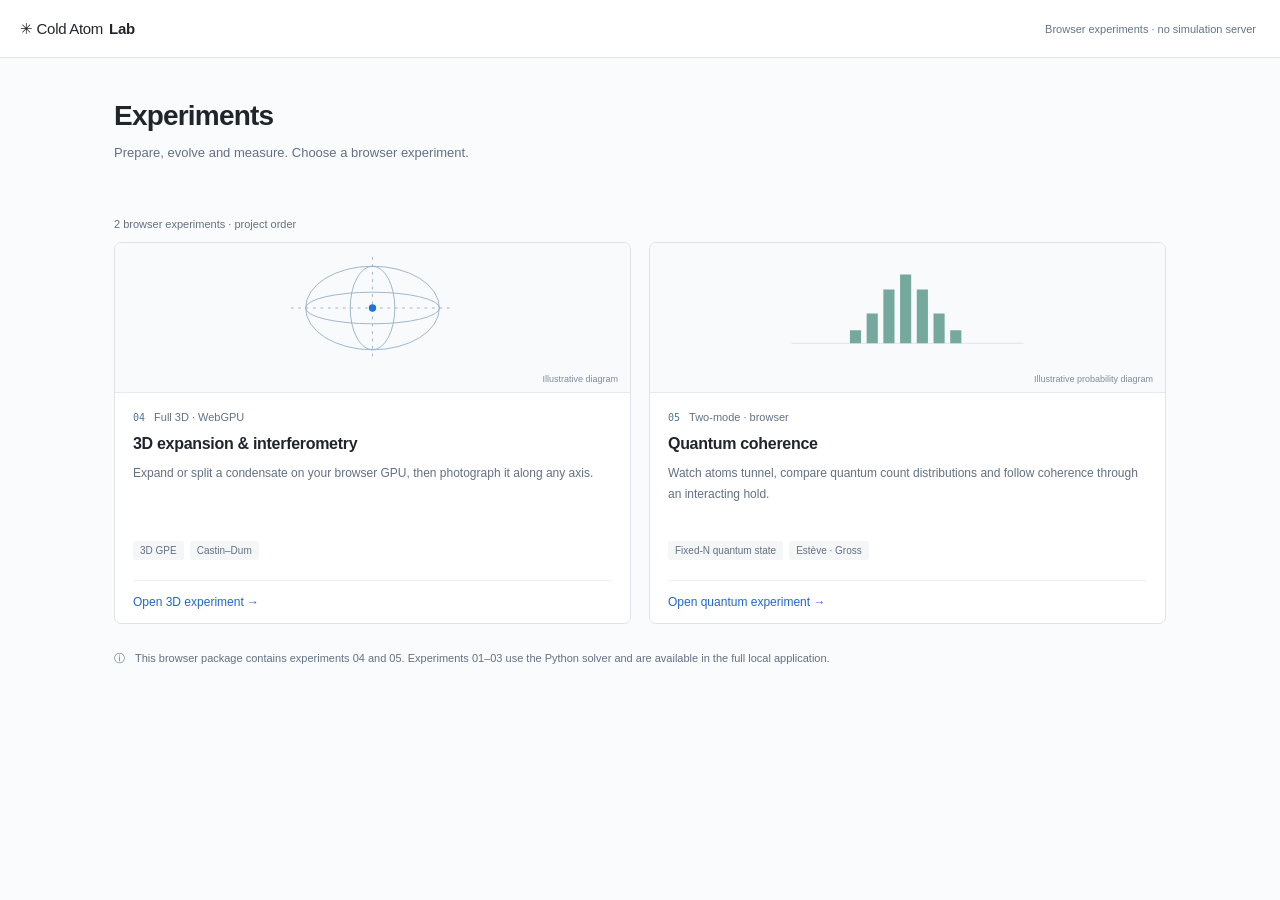
==== coldatomlab/web/browser-home.html @ 501709d4 "Return experiment logos to the library and keep navigation in one tab" ====
<!doctype html>
<html lang="en">
  <head>
    <meta charset="utf-8"><meta name="viewport" content="width=device-width,initial-scale=1">
    <title>Experiments · Cold Atom Lab</title>
    <link rel="stylesheet" href="style.css"><link rel="stylesheet" href="dashboard.css">
    <style>
      .weblab.browser-home main {margin:58px auto 0;max-width:1100px;padding:40px 24px}
      .browser-home .app-header {justify-content:space-between}
      .browser-home .app-header small {color:#637588;font-size:11px}
      .browser-home .experiment-cards {grid-template-columns:repeat(2,minmax(0,1fr))}
      .browser-home .experiment-card {display:block}
      .browser-home .card-diagram {display:block;height:150px;border-right:0;border-bottom:1px solid #e6eaf0}
      .browser-home .library-note {margin-top:24px}
      .browser-home .open-experiment-link {display:block;padding:14px 0;border-top:1px solid #edf0f4;font-size:12px;text-decoration:none}
      @media(max-width:650px){.weblab.browser-home main{padding:28px 16px}.browser-home .experiment-cards{grid-template-columns:1fr}.browser-home .app-header small{display:none}}
    </style>
  </head>
  <body class="weblab browser-home">
    <header class="app-header"><a class="wordmark" href="./#experiments" aria-label="Cold Atom Lab home">✳ Cold Atom <b>Lab</b></a><small>Browser experiments · no simulation server</small></header>
    <main id="experiments">
      <div class="library-heading"><div><h1>Experiments</h1><p>Prepare, evolve and measure. Choose a browser experiment.</p></div></div>
      <p class="library-count">2 browser experiments · project order</p>
      <div class="experiment-cards">
        <article class="experiment-card">
          <div class="card-diagram" aria-hidden="true"><svg viewBox="0 0 320 140"><g fill="none" stroke="#9ab3cc"><ellipse cx="160" cy="70" rx="72" ry="45"/><ellipse cx="160" cy="70" rx="72" ry="17"/><ellipse cx="160" cy="70" rx="24" ry="45"/><path d="M160 15v110M72 70h176" stroke-dasharray="3 5"/></g><circle cx="160" cy="70" r="4" fill="#2373d7"/></svg><span>Illustrative diagram</span></div>
          <div class="card-copy"><div class="card-category">04 <span>Full 3D · WebGPU</span></div><h2>3D expansion &amp; interferometry</h2><p>Expand or split a condensate on your browser GPU, then photograph it along any axis.</p><div class="card-tags"><span>3D GPE</span><span>Castin–Dum</span></div><a class="open-experiment-link" href="gpu.html">Open 3D experiment →</a></div>
        </article>
        <article class="experiment-card">
          <div class="card-diagram" aria-hidden="true"><svg viewBox="0 0 320 140"><path d="M35 108h250" stroke="#dce4ed"/><g fill="#76a99d"><path d="M98 108V94h12v14zM116 108V76h12v32zM134 108V50h12v58zM152 108V34h12v74zM170 108V50h12v58zM188 108V76h12v32zM206 108V94h12v14z"/></g></svg><span>Illustrative probability diagram</span></div>
          <div class="card-copy"><div class="card-category">05 <span>Two-mode · browser</span></div><h2>Quantum coherence</h2><p>Watch atoms tunnel, compare quantum count distributions and follow coherence through an interacting hold.</p><div class="card-tags"><span>Fixed-N quantum state</span><span>Estève · Gross</span></div><a class="open-experiment-link" href="quantum.html">Open quantum experiment →</a></div>
        </article>
      </div>
      <div class="library-note"><span aria-hidden="true">ⓘ</span><p>This browser package contains experiments 04 and 05. Experiments 01–03 use the Python solver and are available in the full local application.</p></div>
    </main>
  </body>
</html>
---- coldatomlab/web/style.css ----
@charset "UTF-8";
:root {
  --bg: #101717;
  --panel: #172020;
  --line: #334140;
  --text: #e8ece7;
  --muted: #a0b0aa;
  --green: #c3e2a0;
  --paper: #e8eade;
  --ink: #20302a;
  --orange: #e3ae76;
  --cyan: #8dbfcb;
}

.sequence-timeline {
  margin: 0 24px 18px;
}
.timeline-heading {
  display: flex;
  justify-content: space-between;
  gap: 10px;
  font:
    11px Consolas,
    monospace;
  color: var(--green);
}
.stages {
  padding: 0;
  margin: 15px 0 8px;
  list-style: none;
  display: grid;
  grid-template-columns: repeat(3, 1fr);
  gap: 8px;
}
.stages li {
  color: var(--muted);
  font-size: 12px;
  padding: 8px 0;
  border-bottom: 2px solid var(--line);
}
.stages li.active {
  color: var(--green);
  border-color: var(--green);
}
.stages small {
  display: block;
  margin-top: 6px;
  font:
    10px Consolas,
    monospace;
}
.sequence-timeline progress {
  width: 100%;
  height: 5px;
  accent-color: var(--green);
  display: block;
}
.sequence-timeline p {
  font:
    10px Consolas,
    monospace;
  color: var(--muted);
  margin: 9px 0 0;
}
.overlay-toggle {
  display: flex;
  align-items: center;
  gap: 8px;
  padding: 12px 22px 0;
  font:
    10px Consolas,
    monospace;
  color: var(--orange);
}
.overlay-toggle input {
  accent-color: var(--orange);
}
#sequence-controls .pair {
  margin-top: 14px;
}
.measurement-actions {
  display: flex;
  flex-wrap: wrap;
  align-items: center;
  gap: 8px;
}
.measurement-actions button {
  font-size: 11px;
}
.readouts {
  display: grid;
  grid-template-columns: repeat(4, 1fr);
  gap: 18px;
  padding: 18px 0;
  border-top: 1px solid var(--line);
}
.readouts span {
  display: block;
  font:
    9px Consolas,
    monospace;
  color: var(--muted);
  margin-bottom: 10px;
}
.readouts strong {
  font:
    18px Consolas,
    monospace;
}
.diagnostic-note {
  color: var(--muted);
  font-size: 11px;
  line-height: 1.7;
  margin: 0 0 22px;
}
.sequence-plots {
  margin-top: 26px;
}
.comparison {
  margin: 20px 0 28px;
  border-left: 2px solid var(--orange);
  padding-left: 18px;
}
.comparison > p {
  font-size: 12px;
  line-height: 1.7;
  color: var(--orange);
}
.table-scroll {
  overflow-x: auto;
}
.comparison table {
  border-collapse: collapse;
  width: 100%;
  font-size: 12px;
  font-variant-numeric: tabular-nums;
}
.comparison td,
.comparison th {
  text-align: right;
  padding: 9px 12px;
  border-bottom: 1px solid var(--line);
}
.comparison td:first-child,
.comparison th:first-child {
  text-align: left;
  padding-left: 0;
}
.comparison th {
  color: var(--muted);
  font-weight: 400;
}
.comparison details {
  margin: 18px 0;
  font-size: 12px;
  color: var(--muted);
}
.comparison pre {
  white-space: pre-wrap;
  overflow-wrap: anywhere;
  line-height: 1.7;
  font-size: 11px;
}
.comparison summary {
  cursor: pointer;
}
@media (max-width: 760px) {
  .readouts {
    grid-template-columns: 1fr 1fr;
  }
  .measurements > .panel-heading {
    align-items: flex-start;
    flex-direction: column;
  }
  .sequence-timeline {
    margin: 0 14px 18px;
  }
  .timeline-heading {
    font-size: 10px;
    flex-wrap: wrap;
  }
  .overlay-toggle {
    padding-left: 14px;
    font-size: 8px;
  }
  .comparison {
    padding-left: 10px;
  }
  .comparison td,
  .comparison th {
    padding: 8px 5px;
    font-size: 10px;
  }
}
* {
  box-sizing: border-box;
}
body {
  margin: 0;
  background: var(--bg);
  color: var(--text);
  font-family: "Segoe UI", sans-serif;
  font-size: 14px;
}
button,
input,
select {
  font: inherit;
}
button,
a,
input,
select,
summary {
  -webkit-tap-highlight-color: transparent;
}
button {
  cursor: pointer;
  border: 1px solid var(--line);
  background: transparent;
  color: inherit;
  padding: 10px 15px;
  border-radius: 4px;
  transition: background 0.15s;
}
button:hover:not(:disabled) {
  background: #ffffff0c;
}
button:disabled {
  opacity: 0.4;
  cursor: default;
}
button:focus-visible,
a:focus-visible,
summary:focus-visible {
  outline: 2px solid var(--green);
  outline-offset: 4px;
}
input:focus-visible,
select:focus-visible {
  outline: 2px solid #51753b;
  outline-offset: 2px;
}
a {
  color: inherit;
  text-decoration: none;
}
header {
  height: 82px;
  border-bottom: 1px solid var(--line);
  display: flex;
  align-items: center;
  justify-content: space-between;
  padding: 0 4.5vw;
}
.wordmark {
  font-size: 16px;
  letter-spacing: 2px;
  display: flex;
  align-items: center;
  gap: 9px;
}
.wordmark b {
  font-weight: 400;
  color: var(--green);
}
.atom-mark {
  font-size: 32px;
  line-height: 1;
  color: var(--green);
  margin-right: 5px;
}
.header-note,
.connection,
.eyebrow,
footer,
.field-meta,
.field-legend,
.metrics > div > span,
.measurement-foot {
  font-family: Consolas, "Courier New", monospace;
  font-size: 11px;
  letter-spacing: 1.2px;
}
.header-note {
  color: var(--muted);
}
.connection {
  color: var(--green);
  letter-spacing: 0;
}
.connection:before {
  content: "";
  display: inline-block;
  width: 6px;
  height: 6px;
  border-radius: 50%;
  background: currentColor;
  margin-right: 9px;
}
main {
  max-width: 1600px;
  margin: auto;
  padding: 0 4.5vw;
}
.intro {
  display: flex;
  align-items: center;
  justify-content: space-between;
  margin: 44px 0 35px;
}
.eyebrow {
  color: var(--muted);
  font-size: 10px;
  margin: 0 0 13px;
  letter-spacing: 1.8px;
}
h1 {
  font-family: Georgia, "Times New Roman", serif;
  font-size: clamp(38px, 4vw, 62px);
  font-weight: 400;
  letter-spacing: -2px;
  margin: 0 0 10px;
  line-height: 1.07;
}
h1 span {
  color: var(--green);
}
.subtitle {
  color: var(--muted);
  margin: 12px 0 0;
  font-size: 14px;
}
.quiet {
  border: none;
  color: var(--muted);
  padding-right: 0;
  font-size: 12px;
}
.workspace {
  display: grid;
  grid-template-columns: minmax(0, 1fr) 310px;
  gap: 24px;
}
.observation {
  min-width: 0;
  border: 1px solid var(--line);
  background: var(--panel);
  border-radius: 6px;
  overflow: hidden;
}
.panel-heading {
  display: flex;
  justify-content: space-between;
  align-items: center;
  gap: 12px;
  padding: 24px 26px 18px;
}
.panel-heading .eyebrow {
  display: block;
  margin-bottom: 7px;
}
h2 {
  font-size: 18px;
  font-weight: 500;
  margin: 0;
  letter-spacing: -0.3px;
}
.view-switch {
  display: flex;
  border: 1px solid var(--line);
  padding: 3px;
  border-radius: 5px;
  gap: 2px;
}
.view-switch button {
  border: none;
  font-size: 12px;
  padding: 7px 13px;
  color: var(--muted);
}
.view-switch .selected {
  background: #33413a;
  color: var(--green);
}
.field-wrap {
  position: relative;
  background: #0c1316;
  margin: 0 14px;
  border: 1px solid #253332;
  border-radius: 4px;
  overflow: hidden;
}
#field {
  display: block;
  width: 100%;
  aspect-ratio: 720/480;
  height: auto;
}
.field-meta {
  position: absolute;
  top: 16px;
  left: 19px;
  right: 19px;
  display: flex;
  justify-content: space-between;
  color: #b2c5bb;
  font-size: 10px;
  pointer-events: none;
}
.field-legend {
  position: absolute;
  bottom: 15px;
  right: 22px;
  width: 150px;
  letter-spacing: 0.2px;
  font-size: 9px;
  color: #c1ccc6;
  pointer-events: none;
}
#colorbar {
  height: 6px;
  margin: 8px 0 5px;
  background: linear-gradient(
    90deg,
    #0c1316,
    #1e5360,
    #78b8a5,
    #e5d489,
    #fff3c4
  );
}
.legend-limits {
  display: flex;
  justify-content: space-between;
  font-size: 10px;
}
.transport {
  display: flex;
  align-items: center;
  justify-content: space-between;
  padding: 17px 22px;
  gap: 10px;
}
.status {
  font-family: Consolas, monospace;
  font-size: 12px;
  color: var(--muted);
}
.status:before {
  content: "";
  display: inline-block;
  border-radius: 50%;
  background: var(--green);
  width: 5px;
  height: 5px;
  margin-right: 9px;
}
.transport-buttons {
  display: flex;
  gap: 7px;
}
.transport button {
  font-size: 12px;
  padding: 9px 12px;
}
.primary {
  background: var(--green);
  border-color: var(--green);
  color: #233222;
  min-width: 80px;
}
.primary:hover:not(:disabled) {
  background: #d4edba;
}
.metrics {
  display: grid;
  grid-template-columns: repeat(4, 1fr);
  border-top: 1px solid var(--line);
  padding: 20px 24px;
  gap: 12px;
}
.metrics > div > span {
  font-size: 9px;
  letter-spacing: 1px;
  color: var(--muted);
  display: block;
  margin-bottom: 9px;
}
.metrics strong {
  font:
    22px Consolas,
    monospace;
  font-weight: 400;
}
.metrics small {
  font-size: 12px;
  color: var(--muted);
}
.controls {
  background: var(--paper);
  color: var(--ink);
  border-radius: 6px;
  padding: 26px 24px;
  align-self: start;
}
.controls > .eyebrow {
  color: #586451;
}
.controls h2 {
  font-family: Georgia, serif;
  font-size: 24px;
  line-height: 1.2;
  margin: 2px 0 26px;
}
fieldset {
  border: 0;
  padding: 0;
  margin: 0;
  min-width: 0;
}
.field-label {
  display: block;
  font-size: 12px;
  font-weight: 600;
  margin: 16px 0 8px;
}
select,
input[type="number"] {
  width: 100%;
  border: 1px solid #b2bbaa;
  border-radius: 4px;
  background: #f6f7ef;
  color: var(--ink);
  padding: 10px;
  font-size: 12px;
  min-height: 39px;
}
select {
  padding-right: 20px;
}
.experiment-note {
  font-size: 12px;
  line-height: 1.65;
  color: #52604e;
  margin: 12px 0 24px;
}
.range-label {
  display: flex;
  justify-content: space-between;
  font-size: 12px;
  font-weight: 600;
  margin-top: 20px;
}
.range-label output {
  font:
    12px Consolas,
    monospace;
  color: #405438;
}
input[type="range"] {
  width: 100%;
  accent-color: #4b6842;
  height: 23px;
  margin: 10px 0 0;
  cursor: pointer;
}
.hint {
  font-size: 10px;
  line-height: 1.6;
  color: #5c6657;
  margin: 4px 0 18px;
}
.pair {
  display: grid;
  grid-template-columns: 1fr 1fr;
  gap: 12px;
}
.pair label {
  font-size: 11px;
  line-height: 1.6;
}
.pair input,
.pair select {
  margin-top: 6px;
}
.phase-presets {
  display: flex;
  gap: 8px;
  margin: 7px 0 16px;
}
.phase-presets button {
  color: #405438;
  border-color: #b2bbaa;
  font-size: 10px;
  padding: 7px 9px;
  flex: 1;
}
.numerics {
  border-top: 1px solid #c3cab9;
  margin: 22px 0 18px;
  padding-top: 14px;
}
.numerics summary {
  font-size: 12px;
  cursor: pointer;
  color: #52604e;
}
.numerics .pair {
  margin-top: 15px;
}
.prepare {
  width: 100%;
  display: flex;
  justify-content: space-between;
  background: #293e31;
  border-color: #293e31;
  color: #edf2e9;
  font-size: 12px;
  padding: 13px;
}
.prepare:hover:not(:disabled) {
  background: #405a44;
}
.prepare-note {
  font-size: 10px;
  line-height: 1.6;
  color: #596653;
  margin: 10px 0 0;
}
.model-note {
  display: flex;
  gap: 10px;
  border-top: 1px solid #c3cab9;
  margin-top: 25px;
  padding-top: 17px;
  font-size: 10px;
  line-height: 1.8;
  color: #596653;
}
.model-note p {
  margin: 0;
}
.model-note b {
  font-weight: 600;
  color: #344c38;
}
.mini-dot {
  flex: 0 0 6px;
  height: 6px;
  border-radius: 50%;
  background: #66814d;
  margin-top: 5px;
}
.warning,
.error {
  padding: 12px 16px;
  font-size: 12px;
  line-height: 1.6;
  background: #44321f;
  color: #ffe0af;
  margin: 0 14px 14px;
  border-radius: 4px;
}
.error {
  margin: 10px 0 0;
  background: #f1d9ce;
  color: #762e19;
}
.measurements {
  grid-column: 1/-1;
  border-top: 1px solid var(--line);
  padding-top: 5px;
}
.measurements .panel-heading {
  padding: 20px 0;
}
.plots {
  display: grid;
  grid-template-columns: 1fr 1fr;
  gap: 34px;
}
.plots > div {
  min-width: 0;
}
.plot-title {
  display: flex;
  justify-content: space-between;
  color: var(--text);
  font-size: 12px;
  margin-bottom: 12px;
}
.plot-title span {
  font:
    11px Consolas,
    monospace;
  color: var(--muted);
}
.plots canvas {
  width: 100%;
  display: block;
  aspect-ratio: 560/210;
}
.line-key {
  display: inline-block;
  width: 14px;
  height: 2px;
  margin: 0 5px 3px 12px;
  background: var(--green);
}
.line-key.y {
  background: var(--cyan);
}
.measurement-foot {
  display: flex;
  justify-content: space-between;
  font-size: 10px;
  letter-spacing: 0.1px;
  color: var(--muted);
  margin: 12px 0 20px;
}
footer {
  border-top: 1px solid var(--line);
  display: flex;
  justify-content: space-between;
  gap: 15px;
  padding: 25px 0;
  margin-top: 23px;
  color: var(--muted);
  font-size: 10px;
  letter-spacing: 0.5px;
}
.muted {
  color: var(--muted);
}
dialog {
  max-width: 680px;
  width: calc(100% - 32px);
  border: 1px solid #576d5c;
  border-radius: 8px;
  padding: 38px;
  background: #182321;
  color: var(--text);
  max-height: 85vh;
}
dialog::backdrop {
  background: #040b0be0;
}
dialog h2 {
  font:
    32px Georgia,
    serif;
  margin-bottom: 25px;
}
dialog p {
  line-height: 1.75;
  color: #c0cec5;
  font-size: 13px;
}
.dialog-close {
  float: right;
  margin: -20px -20px 10px 10px;
  border: 0;
}
.equation {
  font:
    19px Georgia,
    serif;
  background: #23342c;
  padding: 20px;
  text-align: center;
}
.sr-only {
  position: absolute;
  width: 1px;
  height: 1px;
  padding: 0;
  margin: -1px;
  overflow: hidden;
  clip: rect(0, 0, 0, 0);
  white-space: nowrap;
  border: 0;
}
[hidden] {
  display: none !important;
}
.observation {
  align-self: start;
}
@media (min-width: 1400px) {
  .workspace {
    grid-template-columns: minmax(0, 1fr) 350px;
  }
  .controls {
    padding: 30px;
  }
  .controls h2 {
    margin-bottom: 30px;
  }
}
@media (max-width: 1000px) {
  main {
    padding: 0 24px;
  }
  header {
    padding: 0 24px;
  }
  .workspace {
    grid-template-columns: minmax(0, 1fr) 280px;
    gap: 16px;
  }
  .controls {
    padding: 22px 18px;
  }
  .metrics {
    padding: 18px 14px;
    gap: 6px;
  }
  .metrics strong {
    font-size: 18px;
  }
  .metrics > div > span {
    font-size: 8px;
  }
  .transport {
    padding: 12px;
    flex-wrap: wrap;
  }
  .panel-heading {
    padding: 20px 16px;
  }
  .header-note {
    display: none;
  }
  .field-legend {
    width: 115px;
    font-size: 8px;
  }
  .field-meta {
    font-size: 8px;
  }
}
@media (max-width: 760px) {
  header {
    height: 65px;
  }
  .wordmark {
    font-size: 12px;
    letter-spacing: 1.5px;
  }
  .connection {
    font-size: 10px;
  }
  main {
    padding: 0 16px;
  }
  .intro {
    margin: 30px 0 26px;
    align-items: flex-start;
    gap: 10px;
  }
  .intro > .quiet {
    max-width: 90px;
    line-height: 1.5;
    text-align: right;
  }
  .intro h1 {
    font-size: 38px;
  }
  .intro .eyebrow {
    font-size: 8px;
  }
  .subtitle {
    font-size: 12px;
    line-height: 1.6;
    max-width: 260px;
  }
  .workspace {
    grid-template-columns: 1fr;
  }
  .controls {
    grid-row: 2;
    padding: 25px;
  }
  .measurements {
    grid-row: 3;
  }
  .plots {
    grid-template-columns: 1fr;
    gap: 24px;
  }
  .metrics strong {
    font-size: 17px;
  }
  .metrics small {
    font-size: 10px;
  }
  .metrics {
    grid-template-columns: 1fr 1fr;
    gap: 20px;
  }
  .transport-buttons {
    gap: 5px;
  }
  .transport button {
    padding: 9px 10px;
  }
  .transport {
    gap: 13px;
  }
  .measurement-foot {
    gap: 14px;
    line-height: 1.6;
    align-items: flex-start;
  }
  .measurement-foot span {
    flex: 1;
  }
  .measurement-foot span:last-child {
    text-align: right;
  }
  footer {
    flex-wrap: wrap;
    line-height: 1.8;
  }
  footer > span:nth-child(2) {
    display: none;
  }
  .view-switch button {
    padding: 7px 10px;
  }
  h2 {
    font-size: 16px;
  }
  .field-legend {
    width: 100px;
    bottom: 9px;
    right: 12px;
  }
  .field-meta {
    left: 10px;
    right: 10px;
    top: 12px;
  }
  #field {
    aspect-ratio: 1.25;
  }
  .panel-heading {
    padding: 18px 14px;
  }
  .controls h2 {
    font-size: 25px;
  }
}
@media (prefers-reduced-motion: reduce) {
  * {
    transition: none !important;
  }
}

@media (max-width: 760px) {
  .field-wrap {
    padding-bottom: 38px;
  }
  .wordmark {
    white-space: nowrap;
  }
}
@media (max-width: 380px) {
  header {
    padding: 0 16px;
    gap: 12px;
  }
  .wordmark {
    gap: 5px;
    font-size: 10px;
    letter-spacing: 1px;
  }
  .atom-mark {
    font-size: 25px;
    margin-right: 2px;
  }
  .connection {
    font-size: 8px;
    max-width: 90px;
  }
  .connection:before {
    margin-right: 5px;
  }
  #grid-label {
    display: none;
  }
}

.lab-setup {
  border-bottom: 1px solid #34443c;
  padding-bottom: 18px;
  margin-bottom: 20px;
}
.lab-setup label {
  display: block;
  margin: 10px 0;
}
.lab-setup details {
  margin-top: 16px;
}
.physical-readout {
  margin: 0 24px 22px;
  padding: 18px;
  border: 1px solid #34443c;
  border-left: 3px solid #c3e2a0;
  background: #141f1c;
  font-size: 12px;
  line-height: 1.7;
}
.physical-readout p {
  margin: 8px 0;
  overflow-wrap: anywhere;
}
#regime-status {
  color: #c3e2a0;
}
#regime-status[data-status="marginal"] {
  color: #e3ae76;
}
#regime-status[data-status="outside"] {
  color: #f0a09a;
}
#regime-ratios {
  font:
    11px/1.8 Consolas,
    monospace;
}
a {
  color: #c3e2a0;
}
#potential-status {
  margin: 0 16px 12px;
}
@media (max-width: 760px) {
  .physical-readout {
    margin: 0 14px 18px;
    padding: 12px;
  }
}

.camera-lab {
  margin-top: 28px;
  border: 1px solid #34443c;
  background: #121d1a;
}
.camera-badge {
  color: #e3ae76;
  font:
    10px Consolas,
    monospace;
  letter-spacing: 1px;
}
.camera-intro,
.camera-model-note {
  margin: 14px 24px;
  font-size: 12px;
  line-height: 1.8;
  color: #a9bbb0;
  overflow-wrap: anywhere;
}
#camera-form {
  padding: 0 24px;
}
.camera-inputs {
  display: grid;
  grid-template-columns: repeat(3, minmax(0, 1fr));
  gap: 14px 20px;
}
.camera-inputs label {
  font-size: 12px;
  line-height: 1.6;
  color: #b0c4b7;
}
.camera-inputs input,
.camera-inputs select {
  width: 100%;
  margin-top: 6px;
  background: #0e1715;
  color: #dce8d8;
  border: 1px solid #43584c;
  border-radius: 3px;
  padding: 9px;
}
.camera-detector {
  margin: 15px 0;
}
.camera-detector .camera-inputs {
  margin-top: 12px;
}
.camera-noise {
  display: flex;
  align-items: center;
  gap: 8px;
  margin: 14px 0;
  font-size: 12px;
}
.camera-noise input {
  width: auto;
}
.camera-actions {
  display: flex;
  flex-wrap: wrap;
  gap: 10px;
}
#capture {
  background: #c3e2a0;
  color: #132319;
}
.camera-images {
  display: grid;
  grid-template-columns: 1fr 1fr;
  padding: 0 24px;
  gap: 24px;
}
.camera-images canvas {
  width: 100%;
  aspect-ratio: 1;
  image-rendering: pixelated;
}
.camera-table {
  margin: 18px 24px;
}
#camera-warnings {
  margin: 12px 24px 24px;
  padding-left: 18px;
  color: #e3ae76;
  font-size: 12px;
  line-height: 1.8;
}
.camera-model-note {
  border-top: 1px solid #34443c;
  padding-top: 15px;
}
@media (max-width: 760px) {
  .camera-inputs {
    grid-template-columns: repeat(2, minmax(0, 1fr));
    gap: 12px;
  }
  .camera-images {
    grid-template-columns: 1fr;
    padding: 0 14px;
  }
  #camera-form {
    padding: 0 14px;
  }
  .camera-intro,
  .camera-model-note,
  .camera-table {
    margin-left: 14px;
    margin-right: 14px;
  }
  .camera-badge {
    display: none;
  }
}

.camera-table table {
  width: 100%;
  border-collapse: collapse;
  font:
    12px/1.6 Consolas,
    monospace;
}
.camera-table th,
.camera-table td {
  padding: 12px;
  border-bottom: 1px solid #34443c;
  text-align: right;
  white-space: nowrap;
}
.camera-table th:first-child,
.camera-table td:first-child {
  text-align: left;
}
.camera-table th {
  color: #a9bbb0;
  font-weight: normal;
}
.camera-table td:nth-child(2) {
  color: #c3e2a0;
}
.camera-table td:nth-child(3) {
  color: #8dbfcb;
}
.camera-table td:last-child {
  color: #e3ae76;
}
.camera-lab > #camera-result > .plots {
  padding: 0 24px;
}
.camera-table {
  overflow-x: auto;
}
@media (max-width: 760px) {
  .camera-lab > #camera-result > .plots {
    padding: 0 14px;
  }
}

.camera-jump {
  font:
    11px Consolas,
    monospace;
  padding: 9px 0;
  text-decoration: none;
}
.camera-table-hint {
  display: none;
}
@media (max-width: 760px) {
  .camera-table-hint {
    display: block;
  }
}
---- coldatomlab/web/dashboard.css ----
/* A quiet, light laboratory shell. Scientific canvases retain their dark scale. */
.weblab {
  --bg: #fafbfc;
  --panel: #fff;
  --line: #dfe3e8;
  --text: #20252c;
  --muted: #637083;
  --green: #2166ce;
  --paper: #fff;
  --ink: #20252c;
  --orange: #916013;
  --cyan: #177687;
  font-family: "Segoe UI", sans-serif;
}
.weblab [hidden] { display: none !important; }
.weblab a { color: #2166ce; }
.weblab .wordmark, .weblab .lab-navigation nav a { color: var(--text); }
.weblab .lab-navigation [aria-current="page"] { color: #185dc0; }
.weblab a.primary { color: #fff; }
.weblab .app-header { height: 58px; position: fixed; inset: 0 0 auto; z-index: 20; padding: 0 24px 0 20px; background: #fff; gap: 24px; }
.weblab .wordmark { width: 192px; flex-shrink: 0; font-size: 15px; letter-spacing: -.3px; gap: 6px; }
.weblab .wordmark b { color: var(--text); font-weight: 600; }
.weblab .atom-mark { color: #2166ce; font-size: 28px; }
.breadcrumb { flex: 1; color: var(--muted); font-size: 12px; }
.breadcrumb span { margin: 0 12px; color: #b2bac6; }
.breadcrumb b { color: var(--text); font-weight: 500; }
.weblab .connection { font: 11px "Segoe UI", sans-serif; color: #40765b; white-space: nowrap; }
.lab-navigation { width: 232px; position: fixed; inset: 58px auto 0 0; z-index: 15; border-right: 1px solid var(--line); padding: 26px 14px 20px; background: #f9fafb; display: flex; flex-direction: column; overflow-y: auto; }
.workspace-label { display: flex; gap: 10px; align-items: center; padding: 0 6px 22px; font-size: 12px; font-weight: 600; }
.workspace-label small { display: block; font-size: 11px; color: var(--muted); font-weight: 400; margin-top: 4px; }
.workspace-icon { border: 1px solid #d6dee9; background: #fff; border-radius: 6px; padding: 9px 7px; font-size: 11px; color: #43678f; }
.nav-heading { font-size: 11px; color: #788292; margin: 22px 10px 9px; }
.lab-navigation nav { display: grid; gap: 3px; }
.lab-navigation nav a, .lab-navigation nav button { display: flex; gap: 10px; align-items: center; padding: 11px 10px; border: none; border-radius: 5px; font: 12px "Segoe UI", sans-serif; text-align: left; width: 100%; }
.lab-navigation nav span { width: 16px; text-align: center; font-size: 17px; color: #7b8797; }
.lab-navigation [aria-current="page"] { background: #e9f0fb; color: #185dc0; font-weight: 600; }
.lab-navigation [aria-current="page"] span { color: #185dc0; }
.weblab button:hover:not(:disabled), .lab-navigation nav a:hover { background: #edf1f6; }
.sidebar-bottom { margin-top: auto; padding: 34px 10px 0; color: var(--muted); font-size: 11px; line-height: 1.8; }
.sidebar-bottom small { font-size: 10px; }
.model-pill { border: 1px solid #dce2e9; padding: 4px 7px; border-radius: 4px; font-size: 10px; }
.weblab main { max-width: 1560px; margin: 58px auto 0 232px; padding: 42px clamp(24px, 4vw, 76px) 0; min-height: calc(100vh - 58px); display: flex; flex-direction: column; }
.weblab main:focus, .weblab section:focus { outline: none; }
#experiment-library { flex: 1; min-height: calc(100vh - 185px); }
.library-heading { display: flex; justify-content: space-between; gap: 24px; align-items: flex-start; margin-bottom: 34px; }
.weblab h1 { font: 600 28px/1.25 "Segoe UI", sans-serif; letter-spacing: -.8px; margin: 0; }
.library-heading p { font-size: 13px; color: var(--muted); margin: 9px 0 0; line-height: 1.7; }
.library-actions { display: flex; gap: 8px; flex-shrink: 0; }
.button-link { display: inline-flex; align-items: center; justify-content: center; padding: 10px 14px; border: 1px solid var(--line); border-radius: 5px; background: #fff; font-size: 12px; }
.weblab .primary, .weblab .prepare { color: #fff; background: #2469d7; border-color: #2469d7; }
.weblab .primary:hover:not(:disabled), .weblab .prepare:hover:not(:disabled) { background: #1556bc; }
.library-toolbar { display: flex; gap: 9px; }
.experiment-search { display: flex; align-items: center; gap: 10px; background: #fff; border: 1px solid var(--line); border-radius: 5px; padding: 0 12px; flex: 1; color: #8994a3; }
.experiment-search input { width: 100%; padding: 10px 0; min-width: 0; border: 0; color: var(--text); background: transparent; font-size: 12px; }
.experiment-search:focus-within { outline: 2px solid #2469d7; outline-offset: 2px; }
.experiment-search input:focus { outline: none; }
.library-view { display: flex; padding: 3px; background: #eff1f4; border-radius: 5px; }
.library-view button { border: none; padding: 5px 11px; font-size: 16px; color: #7b8797; }
.library-view button[aria-pressed="true"] { background: #fff; color: #2469d7; box-shadow: 0 1px 3px #102b4420; }
.library-count { font-size: 11px; color: var(--muted); margin: 20px 0 12px; }
.experiment-cards { display: grid; grid-template-columns: repeat(3, minmax(0, 1fr)); gap: 18px; }
.experiment-card { min-width: 0; background: #fff; border: 1px solid var(--line); border-radius: 7px; overflow: hidden; transition: border-color .15s, box-shadow .15s; }
.experiment-card:hover { border-color: #afc4e3; box-shadow: 0 3px 14px #182b4508; }
.card-diagram { position: relative; background: #f8fafc; border-bottom: 1px solid #e6eaf0; height: 150px; }
.card-diagram svg { width: 100%; height: 130px; }
.card-diagram > span { position: absolute; bottom: 8px; right: 12px; font-size: 9px; color: #7f8c9c; }
.card-copy { padding: 18px 18px 0; }
.card-category { color: #51759c; font: 10px Consolas, monospace; display: flex; gap: 9px; align-items: center; margin-bottom: 12px; }
.card-category span { font: 11px "Segoe UI", sans-serif; color: var(--muted); }
.card-copy h2 { font-size: 16px; font-weight: 600; letter-spacing: -.3px; }
.card-copy p { font-size: 12px; color: var(--muted); line-height: 1.75; min-height: 63px; margin: 10px 0 15px; }
.card-tags { display: flex; flex-wrap: wrap; gap: 6px; margin-bottom: 20px; }
.card-tags span { font-size: 10px; color: #647083; background: #f4f6f8; padding: 4px 7px; border-radius: 3px; }
.open-experiment { display: flex; width: 100%; align-items: center; justify-content: space-between; color: #2166ce; font-size: 12px; border: none; border-top: 1px solid #edf0f4; border-radius: 0; padding: 14px 0; }
.list-layout { grid-template-columns: 1fr; }
.list-layout .experiment-card { display: grid; grid-template-columns: 180px 1fr; }
.list-layout .card-diagram { height: 100%; display: flex; align-items: center; border-bottom: 0; border-right: 1px solid var(--line); }
.list-layout .card-copy p { min-height: 0; }
.list-layout .card-tags { margin-bottom: 12px; }
#library-empty { padding: 50px 20px; text-align: center; border: 1px dashed var(--line); border-radius: 6px; }
#library-empty p { color: var(--muted); font-size: 13px; }
.library-note { display: flex; gap: 10px; align-items: baseline; font-size: 11px; color: var(--muted); margin: 22px 0 34px; line-height: 1.9; }
.library-note p { margin: 0; }
.library-note button { border: 0; padding: 0; color: #2166ce; font-size: inherit; }
.library-session { display: flex; justify-content: space-between; align-items: center; gap: 20px; border-top: 1px solid var(--line); padding: 20px 0; }
.library-session .eyebrow { font: 10px "Segoe UI", sans-serif; letter-spacing: 1px; }
.library-session p { font-size: 12px; margin: 8px 0 0; }
.library-session a { font-size: 12px; color: #2166ce; }
.weblab footer { font: 10px "Segoe UI", sans-serif; letter-spacing: 0; margin-top: auto; padding: 23px 0; }
.weblab .intro { margin: 0 0 28px; }
.weblab .intro h1 { font-size: 26px; }
.weblab .eyebrow { font-family: "Segoe UI", sans-serif; letter-spacing: 1px; }
.weblab .workspace { grid-template-columns: minmax(0, 1fr) 300px; gap: 20px; }
.weblab .controls { border: 1px solid var(--line); padding: 22px; }
.weblab .controls h2 { font: 600 18px/1.3 "Segoe UI", sans-serif; }
.weblab .view-switch .selected { background: #eaf1fc; color: #185dc0; }
.weblab input[type="number"], .weblab select { border-color: #cdd5df; background: #fff; color: #20252c; }
.weblab input[type="range"] { accent-color: #2469d7; }
.weblab .warning { background: #fff2db; color: #805116; }
.weblab .camera-lab { background: #fff; border-radius: 6px; margin-bottom: 25px; }
.weblab .camera-intro, .weblab .camera-model-note, .weblab .camera-settings label { color: var(--muted); }
.weblab .camera-model-note a { color: #2166ce; }
.weblab .camera-inputs label { color: var(--muted); }
.weblab .camera-inputs input { background: #fff; color: var(--text); border-color: #cdd5df; }
.weblab #capture { background: #2469d7; color: #fff; }
.weblab .camera-badge, .weblab #camera-warnings { color: #916013; }
.weblab .camera-table th { color: var(--muted); }
.weblab .camera-table td:nth-child(2) { color: #326343; }
.weblab .camera-table td:nth-child(3) { color: #177687; }
.weblab .camera-table td:last-child { color: #916013; }
.weblab .camera-table td, .weblab .camera-table th, .weblab .camera-model-note, .weblab .camera-lab { border-color: var(--line); }
.weblab .physical-readout { background: #f4f7fa; border-color: var(--line); border-left-color: #2469d7; }
.weblab #regime-status { color: #326343; }
.weblab #regime-status[data-status="marginal"] { color: #855b17; }
.weblab #regime-status[data-status="outside"] { color: #ac3434; }
.weblab .camera-actions .primary { background: #2469d7; color: #fff; }
.weblab .plots canvas { background: #101717; border-radius: 4px; }
.weblab .camera-images canvas { background: #0c1316; border-radius: 4px; }
.weblab dialog { background: #fff; border-color: var(--line); }
.weblab dialog p { color: #536073; }
.weblab dialog h2 { font: 600 25px "Segoe UI", sans-serif; }
.weblab .equation { background: #f1f5fb; color: #234774; }
.weblab .line-key { background: #c3e2a0; }
.weblab .line-key.y { background: #8dbfcb; }
#measurements, #camera-lab, #main-content { scroll-margin-top: 78px; }
#nav-toggle { display: none; }
.skip-link { position: fixed; top: -100px; left: 16px; z-index: 100; background: #fff; border: 2px solid #2469d7; padding: 10px; }
.skip-link:focus { top: 8px; }
#paper-benchmark { flex: 1; padding-bottom: 30px; }
.benchmark-scope { border-left: 3px solid #b7812b; background: #fff6e6; color: #745019; padding: 16px 20px; font-size: 13px; line-height: 1.8; }
.benchmark-status { display: flex; gap: 12px; align-items: center; flex-wrap: wrap; margin: 22px 0; }
.benchmark-status p { flex: 1; min-width: 200px; font-size: 12px; color: var(--muted); line-height: 1.7; }
.benchmark-status button { font-size: 12px; }
.benchmark-metrics { display: grid; grid-template-columns: repeat(3, 1fr); border: 1px solid var(--line); border-radius: 6px; background: #fff; }
.benchmark-metrics > div { padding: 23px; }
.benchmark-metrics > div + div { border-left: 1px solid var(--line); }
.benchmark-metrics span { font-size: 10px; letter-spacing: .8px; color: var(--muted); }
.benchmark-metrics strong { display: block; margin: 12px 0; font: 27px Consolas, monospace; }
.benchmark-metrics small { color: var(--muted); font-size: 11px; }
.benchmark-metrics strong small { font-size: 16px; }
.benchmark-profile { border: 1px solid var(--line); background: #fff; border-radius: 6px; padding: 24px; margin: 24px 0; }
.benchmark-profile h2, .benchmark-columns h2, .benchmark-section-title { font-size: 17px; font-weight: 600; }
.benchmark-profile p, .benchmark-note, .benchmark-checks p { font-size: 12px; line-height: 1.85; color: var(--muted); }
#benchmark-profile { width: 100%; display: block; height: 340px; margin-top: 18px; }
.benchmark-section-title { margin: 28px 0 16px; }
.benchmark-table { border-collapse: collapse; width: 100%; font-size: 12px; font-variant-numeric: tabular-nums; }
.benchmark-table td, .benchmark-table th { text-align: right; border-bottom: 1px solid var(--line); padding: 13px 12px; white-space: nowrap; }
.benchmark-table td:first-child, .benchmark-table th:first-child { text-align: left; padding-left: 0; }
.benchmark-table th { font-weight: 500; color: var(--muted); }
.benchmark-columns { display: grid; grid-template-columns: 1fr 1fr; gap: 36px; margin: 30px 0; }
.benchmark-columns dt { color: var(--muted); font-size: 11px; margin-top: 18px; }
.benchmark-columns dd { margin: 5px 0 0; font-size: 12px; line-height: 1.7; }
.benchmark-columns ul { padding-left: 18px; font-size: 12px; line-height: 1.85; color: var(--muted); }
.benchmark-columns li { margin-bottom: 9px; }
.benchmark-checks { border-top: 1px solid var(--line); border-bottom: 1px solid var(--line); padding: 18px 0; margin: 28px 0; }
.benchmark-checks summary { cursor: pointer; font-size: 13px; font-weight: 600; }
.benchmark-scroll-hint { display: none; font-size: 11px; color: var(--muted); }
@media (max-width: 1000px) { .benchmark-columns { grid-template-columns: 1fr; gap: 15px; } .benchmark-metrics > div { padding: 16px; } .benchmark-metrics strong { font-size: 22px; } }
@media (max-width: 760px) { .benchmark-scroll-hint { display: block; } .benchmark-metrics { grid-template-columns: 1fr; } .benchmark-metrics > div + div { border-left: 0; border-top: 1px solid var(--line); } .benchmark-profile { padding: 15px; } }
@media (min-width: 1800px) { .weblab main { padding-left: 90px; padding-right: 90px; } }
@media (max-width: 1200px) {
  .library-heading { flex-direction: column; gap: 18px; }
  .experiment-cards { gap: 12px; }
  .card-copy { padding: 15px 12px 0; }
  .card-copy h2 { font-size: 14px; }
  .weblab .workspace { grid-template-columns: minmax(0, 1fr) 270px; }
  .weblab .transport { flex-wrap: wrap; }
  .weblab .metrics { grid-template-columns: repeat(2, 1fr); }
}
@media (max-width: 1000px) {
  .weblab .workspace { grid-template-columns: 1fr; }
  .experiment-cards { grid-template-columns: 1fr; }
  .experiment-card { display: grid; grid-template-columns: 160px 1fr; }
  .card-diagram { height: 100%; display: flex; align-items: center; border-bottom: 0; border-right: 1px solid var(--line); }
  .card-copy p { min-height: 0; }
  .weblab .plots { gap: 18px; }
}
@media (max-width: 760px) {
  .weblab .app-header { height: 56px; padding: 0 14px; gap: 10px; }
  .weblab .wordmark { width: auto; flex: 1; }
  .breadcrumb { display: none; }
  .weblab .connection { font-size: 10px; max-width: 120px; white-space: normal; text-align: right; }
  #nav-toggle { display: block; order: -1; padding: 5px 8px; }
  .lab-navigation { top: 56px; display: none; box-shadow: 10px 0 30px #10203020; }
  .lab-navigation.is-open { display: flex; }
  .weblab main { margin: 56px 0 0; padding: 27px 18px 0; }
  .library-heading { margin-bottom: 24px; }
  .library-heading h1 { font-size: 25px; }
  .library-actions { flex-wrap: wrap; }
  .button-link { padding: 9px 11px; }
  .experiment-card, .list-layout .experiment-card { display: block; }
  .card-diagram { display: block; height: 140px; border-right: 0; border-bottom: 1px solid var(--line); }
  .card-copy { padding: 18px 18px 0; }
  .card-copy h2 { font-size: 17px; }
  .list-layout .card-diagram { display: none; }
  .library-session { align-items: flex-start; flex-direction: column; gap: 12px; }
  .weblab .intro { align-items: flex-start; gap: 12px; flex-direction: column; }
  .weblab .intro h1 { font-size: 23px; }
  .weblab .subtitle { line-height: 1.7; }
  .weblab .transport-buttons { flex-wrap: wrap; }
  .weblab .plots { grid-template-columns: 1fr; }
  .weblab footer { flex-wrap: wrap; gap: 10px; }
}
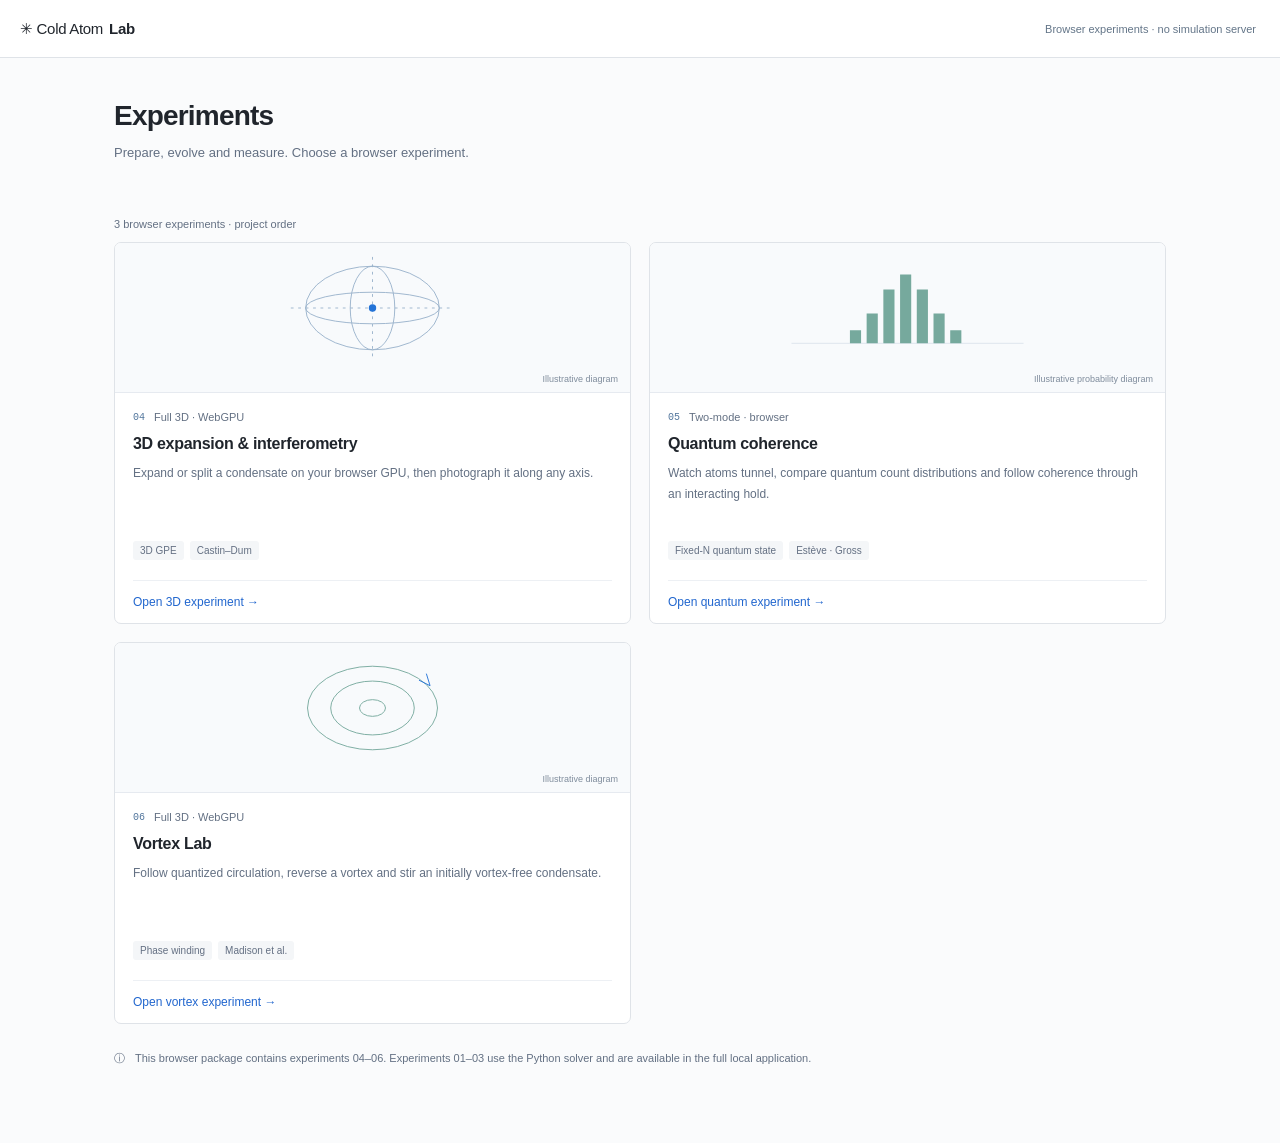
==== commit 862ba4f4: "Add full 3D WebGPU vortex and stirring lab" ====
--- a/coldatomlab/web/browser-home.html
+++ b/coldatomlab/web/browser-home.html
@@ -4,6 +4,7 @@
     <meta charset="utf-8"><meta name="viewport" content="width=device-width,initial-scale=1">
     <title>Experiments · Cold Atom Lab</title>
     <link rel="stylesheet" href="style.css"><link rel="stylesheet" href="dashboard.css">
+    <script src="quantum-host.js" defer></script><script src="vortex-host.js" defer></script>
     <style>
       .weblab.browser-home main {margin:58px auto 0;max-width:1100px;padding:40px 24px}
       .browser-home .app-header {justify-content:space-between}
@@ -20,7 +21,7 @@
     <header class="app-header"><a class="wordmark" href="./#experiments" aria-label="Cold Atom Lab home">✳ Cold Atom <b>Lab</b></a><small>Browser experiments · no simulation server</small></header>
     <main id="experiments">
       <div class="library-heading"><div><h1>Experiments</h1><p>Prepare, evolve and measure. Choose a browser experiment.</p></div></div>
-      <p class="library-count">2 browser experiments · project order</p>
+      <p class="library-count">3 browser experiments · project order</p>
       <div class="experiment-cards">
         <article class="experiment-card">
           <div class="card-diagram" aria-hidden="true"><svg viewBox="0 0 320 140"><g fill="none" stroke="#9ab3cc"><ellipse cx="160" cy="70" rx="72" ry="45"/><ellipse cx="160" cy="70" rx="72" ry="17"/><ellipse cx="160" cy="70" rx="24" ry="45"/><path d="M160 15v110M72 70h176" stroke-dasharray="3 5"/></g><circle cx="160" cy="70" r="4" fill="#2373d7"/></svg><span>Illustrative diagram</span></div>
@@ -28,10 +29,16 @@
         </article>
         <article class="experiment-card">
           <div class="card-diagram" aria-hidden="true"><svg viewBox="0 0 320 140"><path d="M35 108h250" stroke="#dce4ed"/><g fill="#76a99d"><path d="M98 108V94h12v14zM116 108V76h12v32zM134 108V50h12v58zM152 108V34h12v74zM170 108V50h12v58zM188 108V76h12v32zM206 108V94h12v14z"/></g></svg><span>Illustrative probability diagram</span></div>
-          <div class="card-copy"><div class="card-category">05 <span>Two-mode · browser</span></div><h2>Quantum coherence</h2><p>Watch atoms tunnel, compare quantum count distributions and follow coherence through an interacting hold.</p><div class="card-tags"><span>Fixed-N quantum state</span><span>Estève · Gross</span></div><a class="open-experiment-link" href="quantum.html">Open quantum experiment →</a></div>
-        </article>
+          <div class="card-copy"><div class="card-category">05 <span>Two-mode · browser</span></div><h2>Quantum coherence</h2><p>Watch atoms tunnel, compare quantum count distributions and follow coherence through an interacting hold.</p><div class="card-tags"><span>Fixed-N quantum state</span><span>Estève · Gross</span></div><a class="open-experiment-link" href="#quantum">Open quantum experiment →</a></div>
+        </article><article class="experiment-card" data-search="vortex vortices stirring phase winding circulation 3d webgpu madison">
+<div class="card-diagram" aria-hidden="true"><svg viewBox="0 0 320 140"><g fill="none" stroke="#76a99d"><ellipse cx="160" cy="70" rx="70" ry="45"/><ellipse cx="160" cy="70" rx="45" ry="29"/><ellipse cx="160" cy="70" rx="14" ry="9"/><path d="M210 40l12 6-4-13" stroke="#2373d7"/></g></svg><span>Illustrative diagram</span></div>
+<div class="card-copy"><div class="card-category">06 <span>Full 3D · WebGPU</span></div><h2>Vortex Lab</h2><p>Follow quantized circulation, reverse a vortex and stir an initially vortex-free condensate.</p><div class="card-tags"><span>Phase winding</span><span>Madison et al.</span></div><a class="open-experiment-link" href="#vortex">Open vortex experiment →</a></div></article>
       </div>
-      <div class="library-note"><span aria-hidden="true">ⓘ</span><p>This browser package contains experiments 04 and 05. Experiments 01–03 use the Python solver and are available in the full local application.</p></div>
+      <div class="library-note"><span aria-hidden="true">ⓘ</span><p>This browser package contains experiments 04–06. Experiments 01–03 use the Python solver and are available in the full local application.</p></div>
+    </main>
+    <main id="vortex-page" aria-label="Vortex Lab" hidden><iframe id="vortex-frame" title="Vortex Lab experiment" style="width:100%;min-height:900px;border:0;display:block"></iframe></main>
+<main id="quantum-page" aria-label="Quantum coherence" hidden>
+      <iframe id="quantum-frame" title="Quantum coherence experiment" style="width:100%;min-height:900px;border:0;display:block"></iframe>
     </main>
   </body>
 </html>
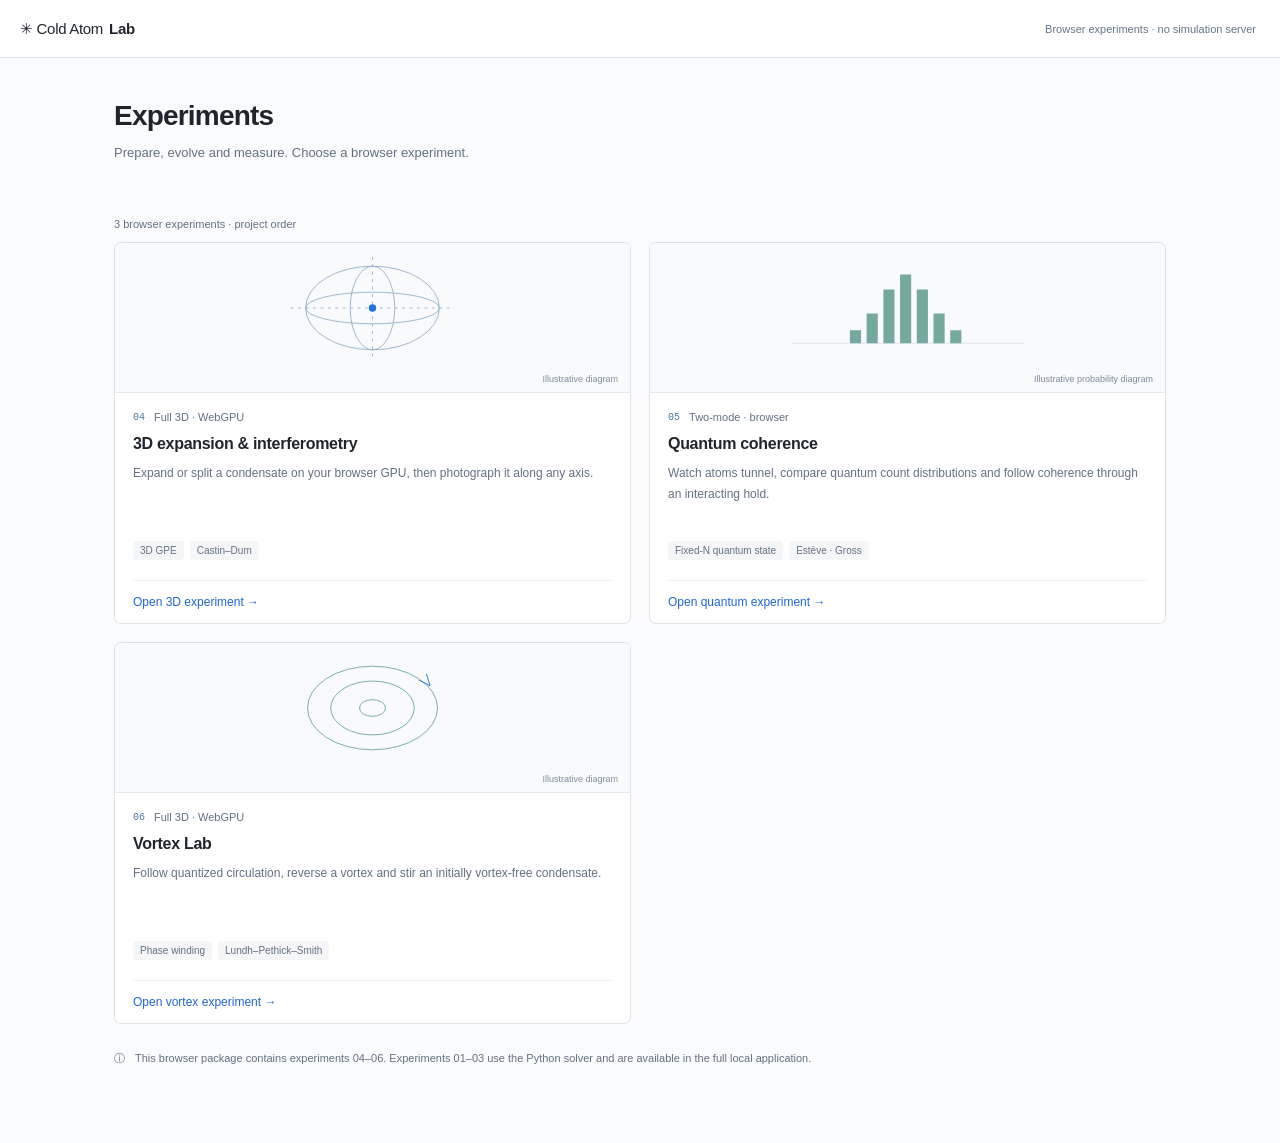
==== commit 0d6ababb: "Add automatic stationary vortex experiments and paper-model validation" ====
--- a/coldatomlab/web/browser-home.html
+++ b/coldatomlab/web/browser-home.html
@@ -32,7 +32,7 @@
           <div class="card-copy"><div class="card-category">05 <span>Two-mode · browser</span></div><h2>Quantum coherence</h2><p>Watch atoms tunnel, compare quantum count distributions and follow coherence through an interacting hold.</p><div class="card-tags"><span>Fixed-N quantum state</span><span>Estève · Gross</span></div><a class="open-experiment-link" href="#quantum">Open quantum experiment →</a></div>
         </article><article class="experiment-card" data-search="vortex vortices stirring phase winding circulation 3d webgpu madison">
 <div class="card-diagram" aria-hidden="true"><svg viewBox="0 0 320 140"><g fill="none" stroke="#76a99d"><ellipse cx="160" cy="70" rx="70" ry="45"/><ellipse cx="160" cy="70" rx="45" ry="29"/><ellipse cx="160" cy="70" rx="14" ry="9"/><path d="M210 40l12 6-4-13" stroke="#2373d7"/></g></svg><span>Illustrative diagram</span></div>
-<div class="card-copy"><div class="card-category">06 <span>Full 3D · WebGPU</span></div><h2>Vortex Lab</h2><p>Follow quantized circulation, reverse a vortex and stir an initially vortex-free condensate.</p><div class="card-tags"><span>Phase winding</span><span>Madison et al.</span></div><a class="open-experiment-link" href="#vortex">Open vortex experiment →</a></div></article>
+<div class="card-copy"><div class="card-category">06 <span>Full 3D · WebGPU</span></div><h2>Vortex Lab</h2><p>Follow quantized circulation, reverse a vortex and stir an initially vortex-free condensate.</p><div class="card-tags"><span>Phase winding</span><span>Lundh–Pethick–Smith</span></div><a class="open-experiment-link" href="#vortex">Open vortex experiment →</a></div></article>
       </div>
       <div class="library-note"><span aria-hidden="true">ⓘ</span><p>This browser package contains experiments 04–06. Experiments 01–03 use the Python solver and are available in the full local application.</p></div>
     </main>
